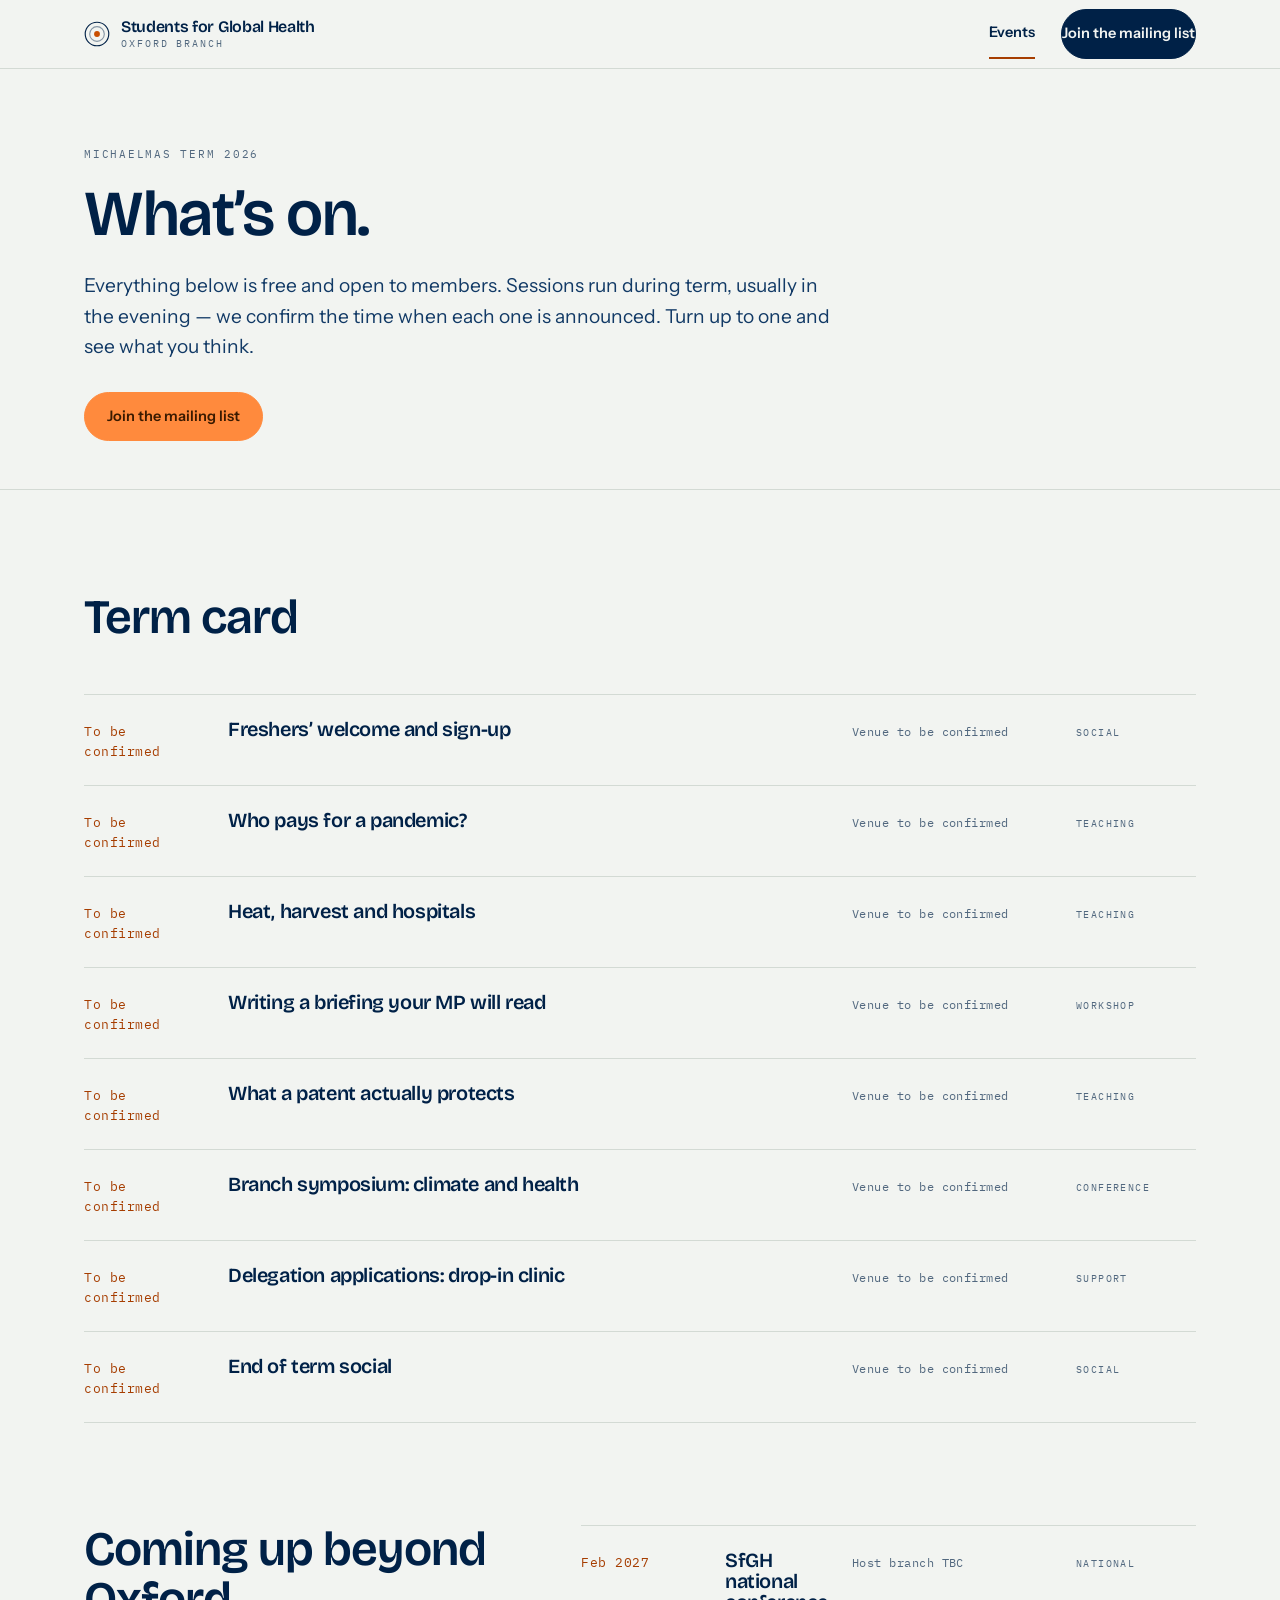
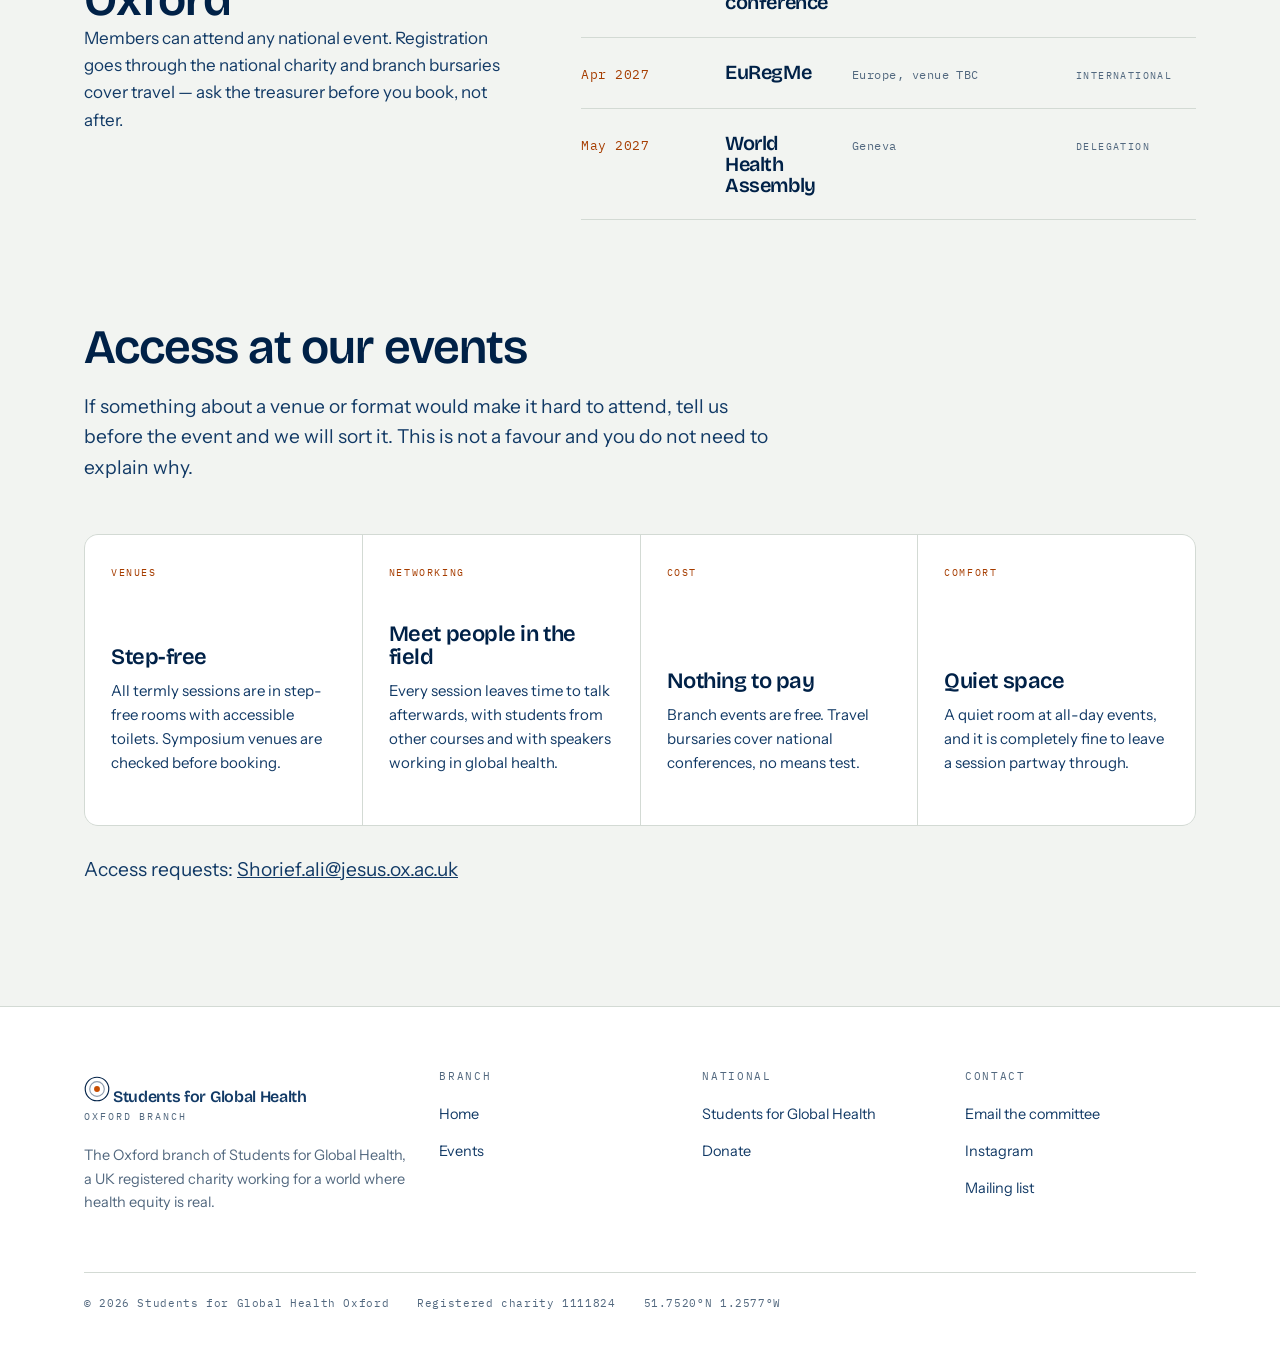
==== events.html @ ab56113d "Initial commit: SfGH Oxford branch site Two-page static site: home and events. No build step, no fra" ====
<!DOCTYPE html>
<html lang="en-GB">
<head>
<meta charset="utf-8">
<meta name="viewport" content="width=device-width, initial-scale=1">
<title>Events &mdash; Students for Global Health Oxford</title>
<meta name="description" content="The Michaelmas 2026 term card, national events, and how we handle access at our events.">
<link rel="preconnect" href="https://fonts.googleapis.com">
<link rel="preconnect" href="https://fonts.gstatic.com" crossorigin>
<link href="https://fonts.googleapis.com/css2?family=Bricolage+Grotesque:opsz,wght@12..96,400;12..96,600&family=Instrument+Sans:wght@400;500;600&family=IBM+Plex+Mono:wght@400;500&display=swap" rel="stylesheet">
<link rel="stylesheet" href="assets/site.css">
</head>
<body>

<a class="skip" href="#main">Skip to main content</a>

<header class="site-head">
  <div class="wrap head-in">
    <a class="brand" href="index.html">
      <svg class="brand-mark" viewBox="0 0 32 32" aria-hidden="true" focusable="false">
        <circle cx="16" cy="16" r="14.5" fill="none" stroke="#002147" stroke-width="1.4"/>
        <circle cx="16" cy="16" r="9" fill="none" stroke="#002147" stroke-width="1.4" opacity=".45"/>
        <circle cx="16" cy="16" r="3.6" fill="#C94E00"/>
      </svg>
      <span class="brand-txt">Students for Global Health<span>Oxford branch</span></span>
    </a>

    <button class="menu-btn" type="button" aria-expanded="false" aria-controls="mainnav">
      <span class="bars" aria-hidden="true"></span> Menu
    </button>

    <nav class="mainnav" id="mainnav" aria-label="Main">
      <ul>
        <li><a href="events.html" aria-current="page">Events</a></li>
        <li class="nav-cta"><a class="btn btn-fill" href="https://docs.google.com/forms/d/e/1FAIpQLSfOr59fuygSMjp6E6a_D4wIXYMGQ_n3HyRheyWauwAxJpSCZg/viewform?usp=publish-editor">Join the mailing list</a></li>
      </ul>
    </nav>
  </div>
</header>

<main id="main">

<div class="page-head">
  <div class="wrap">
    <p class="eyebrow">Michaelmas term 2026</p>
    <h1>What&rsquo;s on.</h1>
    <p class="lede">Everything below is free and open to members. Sessions run during term,
    usually in the evening — we confirm the time when each one is announced. Turn up to one and
    see what you think.</p>
    <div class="cta-row">
      <a class="btn btn-sig" href="https://docs.google.com/forms/d/e/1FAIpQLSfOr59fuygSMjp6E6a_D4wIXYMGQ_n3HyRheyWauwAxJpSCZg/viewform?usp=publish-editor">Join the mailing list</a>
    </div>
  </div>
</div>

<section>
  <div class="wrap">
    <div class="sec-head rv">
      <h2>Term card</h2>
    </div>
    <ul class="events rv">
      <li>
        <span class="date">To be confirmed</span>
        <h3>Freshers&rsquo; welcome and sign-up</h3>
        <span class="where">Venue to be confirmed</span><span class="kind">Social</span>
      </li>
      <li>
        <span class="date">To be confirmed</span>
        <h3>Who pays for a pandemic?</h3>
        <span class="where">Venue to be confirmed</span><span class="kind">Teaching</span>
      </li>
      <li>
        <span class="date">To be confirmed</span>
        <h3>Heat, harvest and hospitals</h3>
        <span class="where">Venue to be confirmed</span><span class="kind">Teaching</span>
      </li>
      <li>
        <span class="date">To be confirmed</span>
        <h3>Writing a briefing your MP will read</h3>
        <span class="where">Venue to be confirmed</span><span class="kind">Workshop</span>
      </li>
      <li>
        <span class="date">To be confirmed</span>
        <h3>What a patent actually protects</h3>
        <span class="where">Venue to be confirmed</span><span class="kind">Teaching</span>
      </li>
      <li>
        <span class="date">To be confirmed</span>
        <h3>Branch symposium: climate and health</h3>
        <span class="where">Venue to be confirmed</span><span class="kind">Conference</span>
      </li>
      <li>
        <span class="date">To be confirmed</span>
        <h3>Delegation applications: drop-in clinic</h3>
        <span class="where">Venue to be confirmed</span><span class="kind">Support</span>
      </li>
      <li>
        <span class="date">To be confirmed</span>
        <h3>End of term social</h3>
        <span class="where">Venue to be confirmed</span><span class="kind">Social</span>
      </li>
    </ul>
  </div>
</section>

<section class="tight">
  <div class="wrap split">
    <div class="prose rv">
      <h2>Coming up beyond Oxford</h2>
      <p>Members can attend any national event. Registration goes through the national charity and
      branch bursaries cover travel &mdash; ask the treasurer before you book, not after.</p>
    </div>
    <div class="rv">
      <ul class="events" style="border-top:1px solid var(--line)">
        <li><span class="date">Feb 2027</span><h3>SfGH national conference</h3><span class="where">Host branch TBC</span><span class="kind">National</span></li>
        <li><span class="date">Apr 2027</span><h3>EuRegMe</h3><span class="where">Europe, venue TBC</span><span class="kind">International</span></li>
        <li><span class="date">May 2027</span><h3>World Health Assembly</h3><span class="where">Geneva</span><span class="kind">Delegation</span></li>
      </ul>
    </div>
  </div>
</section>

<section class="tight">
  <div class="wrap">
    <div class="sec-head rv">
      <h2>Access at our events</h2>
      <p class="lede">If something about a venue or format would make it hard to attend, tell us
      before the event and we will sort it. This is not a favour and you do not need to explain
      why.</p>
    </div>
    <div class="grid-4 rv">
      <div class="card"><p class="tag">Venues</p><h3>Step-free</h3><p>All termly sessions are in step-free rooms with accessible toilets. Symposium venues are checked before booking.</p></div>
      <div class="card"><p class="tag">Networking</p><h3>Meet people in the field</h3><p>Every session leaves time to talk afterwards, with students from other courses and with speakers working in global health.</p></div>
      <div class="card"><p class="tag">Cost</p><h3>Nothing to pay</h3><p>Branch events are free. Travel bursaries cover national conferences, no means test.</p></div>
      <div class="card"><p class="tag">Comfort</p><h3>Quiet space</h3><p>A quiet room at all-day events, and it is completely fine to leave a session partway through.</p></div>
    </div>
    <p class="lede rv" style="margin-top:28px">Access requests:
      <a href="mailto:Shorief.ali@jesus.ox.ac.uk">Shorief.ali@jesus.ox.ac.uk</a></p>
  </div>
</section>
</main>

<footer class="site-foot">
  <div class="wrap">
    <div class="foot-grid">
      <div>
        <a class="brand" href="index.html">
          <svg class="brand-mark" viewBox="0 0 32 32" aria-hidden="true" focusable="false">
            <circle cx="16" cy="16" r="14.5" fill="none" stroke="#002147" stroke-width="1.4"/>
            <circle cx="16" cy="16" r="9" fill="none" stroke="#002147" stroke-width="1.4" opacity=".45"/>
            <circle cx="16" cy="16" r="3.6" fill="#C94E00"/>
          </svg>
          <span class="brand-txt">Students for Global Health<span>Oxford branch</span></span>
        </a>
        <p style="font-size:14.5px;color:var(--muted);max-width:34ch;margin-top:16px">
          The Oxford branch of Students for Global Health, a UK registered charity working for a
          world where health equity is real.</p>
      </div>
      <nav aria-labelledby="foot-branch">
        <h2 id="foot-branch">Branch</h2>
        <ul>
          <li><a href="index.html">Home</a></li>
          <li><a href="events.html" aria-current="page">Events</a></li>
        </ul>
      </nav>
      <nav aria-labelledby="foot-national">
        <h2 id="foot-national">National</h2>
        <ul>
          <li><a href="https://studentsforglobalhealth.org/">Students for Global Health</a></li>
          <li><a href="https://donate.stripe.com/aFa3cwa5c0uM1kmcr60RG01">Donate</a></li>
        </ul>
      </nav>
      <nav aria-labelledby="foot-contact">
        <h2 id="foot-contact">Contact</h2>
        <ul>
          <li><a href="mailto:Shorief.ali@jesus.ox.ac.uk">Email the committee</a></li>
          <li><a href="https://www.instagram.com/sfgh_oxford/">Instagram</a></li>
          <li><a href="https://docs.google.com/forms/d/e/1FAIpQLSfOr59fuygSMjp6E6a_D4wIXYMGQ_n3HyRheyWauwAxJpSCZg/viewform?usp=publish-editor">Mailing list</a></li>
        </ul>
      </nav>
    </div>
    <p class="foot-note">
      <span>&copy; 2026 Students for Global Health Oxford</span>
      <span>Registered charity 1111824</span>
      <span>51.7520&deg;N 1.2577&deg;W</span>
    </p>
  </div>
</footer>

<script src="assets/site.js"></script>
</body>
</html>
---- assets/site.css ----
/* ============================================================
   Students for Global Health — Oxford
   One stylesheet for every page. Edit colours and type here.
   ============================================================ */

:root{
  /* --- colour ---------------------------------------------
     Every combination below meets WCAG AA contrast.
     If you change these, re-check at webaim.org/resources/contrastchecker */
  --ink:#002147;        /* Oxford blue. Body text, buttons.        14.5:1 on paper */
  --ink-2:#123A66;      /* Secondary text.                         10.4:1 on paper */
  --muted:#52687F;      /* Captions, labels.                        5.2:1 on paper */
  --paper:#F2F4F1;      /* Page background */
  --paper-2:#FFFFFF;    /* Cards, footer */
  --line:#D3DAD4;       /* Hairlines */
  --signal:#FF8A3D;     /* Bright amber. ONLY as a background or on dark ink. */
  --signal-ink:#A63D00; /* Amber for TEXT on light backgrounds.      5.8:1 */
  --marker:#C94E00;     /* Amber for small graphics on light.        4.2:1 */
  --focus:#0B57D0;

  --display:"Bricolage Grotesque",system-ui,sans-serif;
  --body:"Instrument Sans",system-ui,sans-serif;
  --mono:"IBM Plex Mono",ui-monospace,monospace;
  --pad:clamp(20px,5vw,64px);
}

*{box-sizing:border-box}
html{scroll-behavior:smooth}
body{
  margin:0;background:var(--paper);color:var(--ink);
  font-family:var(--body);font-size:17px;line-height:1.6;
  -webkit-font-smoothing:antialiased;
}
img{max-width:100%;display:block}
a{color:inherit}

/* --- accessibility floor ---------------------------------- */
.skip{
  position:absolute;left:12px;top:-70px;z-index:200;
  background:var(--ink);color:var(--paper);padding:12px 20px;border-radius:0 0 8px 8px;
  font-weight:600;text-decoration:none;transition:top .18s;
}
.skip:focus{top:0}
:focus-visible{outline:3px solid var(--focus);outline-offset:3px;border-radius:3px}
.vh{ /* visually hidden, still read aloud */
  position:absolute;width:1px;height:1px;margin:-1px;padding:0;
  overflow:hidden;clip:rect(0 0 0 0);white-space:nowrap;border:0;
}

.wrap{max-width:1240px;margin:0 auto;padding:0 var(--pad)}
.eyebrow{
  font-family:var(--mono);font-size:11px;letter-spacing:.16em;
  text-transform:uppercase;color:var(--muted);margin:0 0 18px;
}
h1,h2,h3,h4{font-family:var(--display);font-weight:600;letter-spacing:-.02em;line-height:1.04;margin:0}
p{margin:0 0 1em}
.lede{font-size:clamp(17px,1.5vw,20px);color:var(--ink-2);max-width:58ch}
.prose{max-width:62ch}
.prose p{color:var(--ink-2)}
.prose h3{font-size:22px;margin:34px 0 12px}

/* --- header / nav ----------------------------------------- */
.site-head{
  position:sticky;top:0;z-index:50;
  background:rgba(242,244,241,.9);backdrop-filter:blur(12px);
  border-bottom:1px solid var(--line);
}
.head-in{display:flex;align-items:center;gap:26px;min-height:68px}
.brand{display:flex;align-items:center;gap:11px;text-decoration:none;margin-right:auto;padding:6px 0}
.brand-mark{width:26px;height:26px;flex:0 0 26px}
.brand-txt{font-family:var(--display);font-weight:600;font-size:16px;letter-spacing:-.02em;line-height:1.1}
.brand-txt span{display:block;font-family:var(--mono);font-weight:400;font-size:9.5px;
  letter-spacing:.2em;text-transform:uppercase;color:var(--muted);margin-top:3px}

.mainnav ul{display:flex;align-items:center;gap:26px;list-style:none;margin:0;padding:0}
.mainnav a{
  display:inline-block;font-size:14.5px;text-decoration:none;color:var(--ink-2);
  padding:12px 0;border-bottom:2px solid transparent;
}
.mainnav a:hover{border-color:var(--signal-ink);color:var(--ink)}
.mainnav a[aria-current="page"]{color:var(--ink);font-weight:600;border-color:var(--signal-ink)}
/* the nav CTA is a button, not a nav link — .mainnav a would otherwise paint its
   label --ink-2 on the --ink pill, which is 1.39:1 and unreadable */
.mainnav .nav-cta a{color:var(--paper);border:1.5px solid var(--ink)}
.mainnav .nav-cta a:hover{color:var(--paper);border-color:var(--ink-2)}

.menu-btn{
  display:none;align-items:center;gap:9px;background:none;border:1.5px solid var(--ink);
  color:var(--ink);font-family:var(--body);font-size:14px;font-weight:600;
  padding:10px 16px;border-radius:999px;cursor:pointer;min-height:44px;
}
.menu-btn .bars{display:block;width:16px;height:10px;position:relative}
.menu-btn .bars::before,.menu-btn .bars::after{
  content:"";position:absolute;left:0;right:0;height:1.8px;background:currentColor;transition:transform .2s}
.menu-btn .bars::before{top:0}
.menu-btn .bars::after{bottom:0}
.menu-btn[aria-expanded="true"] .bars::before{transform:translateY(4px) rotate(45deg)}
.menu-btn[aria-expanded="true"] .bars::after{transform:translateY(-4px) rotate(-45deg)}

@media(max-width:900px){
  .menu-btn{display:inline-flex}
  .mainnav{
    display:none;position:absolute;left:0;right:0;top:100%;
    background:var(--paper-2);border-bottom:1px solid var(--line);
    padding:8px var(--pad) 20px;
  }
  .mainnav.open{display:block}
  .mainnav ul{flex-direction:column;align-items:stretch;gap:0}
  .mainnav li{border-bottom:1px solid var(--line)}
  .mainnav a{display:block;padding:16px 0;font-size:17px;border-bottom:none}
  .mainnav a[aria-current="page"]{color:var(--signal-ink)}
  .mainnav .nav-cta{margin-top:18px;border-bottom:none}
  .mainnav .nav-cta a{display:block;text-align:center;padding:14px 20px}
}

/* --- buttons ---------------------------------------------- */
.btn{
  display:inline-block;font-family:var(--body);font-weight:600;font-size:14.5px;
  padding:12px 22px;border-radius:999px;text-decoration:none;cursor:pointer;
  border:1.5px solid var(--ink);min-height:44px;
  transition:transform .18s,background .18s,color .18s;
}
.btn:hover{transform:translateY(-2px)}
.btn-fill{background:var(--ink);color:var(--paper)}
.btn-fill:hover{background:var(--ink-2)}
.btn-ghost{background:transparent;color:var(--ink)}
.btn-ghost:hover{background:var(--ink);color:var(--paper)}
.btn-sig{background:var(--signal);border-color:var(--signal);color:#3A1A00}
.btn-sig:hover{background:#FF7A22;border-color:#FF7A22}
.cta-row{display:flex;flex-wrap:wrap;gap:12px;margin-top:30px}

/* --- hero ------------------------------------------------- */
.hero{padding:clamp(48px,7vw,92px) 0 clamp(36px,5vw,60px)}
.hero-grid{display:grid;grid-template-columns:1.05fr .95fr;gap:clamp(28px,5vw,72px);align-items:center}
@media(max-width:940px){.hero-grid{grid-template-columns:1fr;gap:36px}}
h1{font-size:clamp(40px,6vw,80px);font-weight:600}
h1 em{font-style:normal;color:var(--signal-ink)}
.hero .lede{margin-top:26px}

/* page header (inner pages) */
.page-head{padding:clamp(44px,6vw,84px) 0 clamp(28px,4vw,48px);border-bottom:1px solid var(--line)}
.page-head h1{font-size:clamp(36px,5vw,64px)}
.page-head .lede{margin-top:22px}

/* --- the radial map --------------------------------------- */
.map svg{width:100%;height:auto;overflow:visible}
.map-fig{margin:0}
.ring{fill:none;stroke:var(--line);stroke-width:1}
.ring-far{stroke-dasharray:2 5;stroke:#BCC7C0}
.spoke{stroke:#DEE4DF;stroke-width:1}
.ring-lbl,.pt-lbl,.pt-sub{font-family:var(--mono)}
.ring-lbl{font-size:9px;fill:#6F7F76;letter-spacing:.08em}
.pt-lbl{font-size:11.5px;fill:var(--ink);letter-spacing:.02em;font-weight:500}
.pt-sub{font-size:9px;fill:var(--muted);letter-spacing:.06em;text-transform:uppercase}
.leader{stroke:var(--ink);stroke-width:1;opacity:.4}
.dot{fill:var(--ink)}
.here{fill:var(--marker)}
.here-lbl{fill:var(--marker)}
.pulse{fill:none;stroke:var(--marker);stroke-width:1.5}
.map-cap{font-family:var(--mono);font-size:10.5px;color:var(--muted);letter-spacing:.05em;
  margin-top:14px;line-height:1.8}

@keyframes pulse{0%{r:6;opacity:.8}100%{r:215;opacity:0}}
@keyframes drawring{from{stroke-dashoffset:1400}to{stroke-dashoffset:0}}
@keyframes popin{from{opacity:0;transform:translateY(6px)}to{opacity:1;transform:none}}
.anim .pulse{animation:pulse 4.6s cubic-bezier(.2,.6,.3,1) infinite}
.anim .pulse.p2{animation-delay:1.55s}
.anim .pulse.p3{animation-delay:3.1s}
.anim .ring{stroke-dasharray:1400;animation:drawring 1.5s ease-out both}
.anim .ring:nth-of-type(2){animation-delay:.12s}
.anim .ring:nth-of-type(3){animation-delay:.24s}
.anim .ring:nth-of-type(4){animation-delay:.36s}
.anim .node{animation:popin .55s ease-out both}

/* table fallback for the map data */
.data-table{width:100%;border-collapse:collapse;margin-top:8px;font-size:15px}
.data-table caption{text-align:left;font-family:var(--mono);font-size:10.5px;
  letter-spacing:.14em;text-transform:uppercase;color:var(--muted);padding-bottom:14px}
.data-table th,.data-table td{text-align:left;padding:11px 14px 11px 0;
  border-bottom:1px solid var(--line);vertical-align:top}
.data-table th{font-family:var(--mono);font-size:10.5px;letter-spacing:.12em;
  text-transform:uppercase;color:var(--muted);font-weight:400}
.data-table td.num{font-family:var(--mono);font-size:13.5px;white-space:nowrap}
details.data-toggle{margin-top:20px}
details.data-toggle > summary{
  font-family:var(--mono);font-size:11px;letter-spacing:.12em;text-transform:uppercase;
  color:var(--ink);cursor:pointer;padding:10px 0;
}

/* --- strip ------------------------------------------------ */
.strip{border-top:1px solid var(--line);border-bottom:1px solid var(--line);background:var(--paper-2)}
.strip ul{display:flex;flex-wrap:wrap;gap:8px 34px;list-style:none;margin:0;padding:15px 0;
  font-family:var(--mono);font-size:11px;letter-spacing:.13em;text-transform:uppercase;color:var(--muted)}
.strip b{color:var(--ink);font-weight:500}

/* --- sections --------------------------------------------- */
section{padding:clamp(56px,8vw,104px) 0}
section.tight{padding-top:0}
.sec-head{max-width:64ch;margin-bottom:clamp(32px,4vw,54px)}
h2{font-size:clamp(29px,4vw,48px)}
.sec-head p{margin-top:18px}

/* card grid */
.grid-4{display:grid;grid-template-columns:repeat(4,1fr);gap:1px;background:var(--line);
  border:1px solid var(--line);border-radius:14px;overflow:hidden}
@media(max-width:900px){.grid-4{grid-template-columns:repeat(2,1fr)}}
@media(max-width:540px){.grid-4{grid-template-columns:1fr}}
.card{background:var(--paper-2);padding:30px 26px 32px;display:flex;flex-direction:column}
.card:hover{background:#FBFCFA}
.card .tag{font-family:var(--mono);font-size:10px;letter-spacing:.16em;text-transform:uppercase;
  color:var(--signal-ink);margin:0 0 auto;padding-bottom:42px}
.card h3{font-size:22px;margin-bottom:10px}
.card p{font-size:15px;color:var(--ink-2);margin:0 0 18px}
.card .more{font-family:var(--mono);font-size:11px;letter-spacing:.12em;text-transform:uppercase;
  text-decoration:none;color:var(--signal-ink);border-bottom:1.5px solid var(--signal-ink);
  padding-bottom:3px;align-self:flex-start}
.card .more:hover{color:var(--ink);border-color:var(--ink)}

/* --- event list ------------------------------------------- */
.events{border-top:1px solid var(--line);list-style:none;margin:0;padding:0}
.events li{
  display:grid;grid-template-columns:120px 1fr 200px 120px;gap:24px;align-items:baseline;
  padding:24px 0;border-bottom:1px solid var(--line);transition:padding-left .25s;
}
.events li:hover{padding-left:12px}
.events .date{font-family:var(--mono);font-size:12.5px;letter-spacing:.04em;color:var(--signal-ink)}
.events h3{font-size:20px}
.events .where{font-family:var(--mono);font-size:11.5px;color:var(--muted);letter-spacing:.04em}
.events .kind{font-family:var(--mono);font-size:10px;color:var(--muted);
  letter-spacing:.14em;text-transform:uppercase}
@media(max-width:840px){
  .events li{grid-template-columns:1fr;gap:5px;padding:20px 0}
  .events .kind{order:-1}
}

/* --- dark band -------------------------------------------- */
.band{background:var(--ink);color:var(--paper);border-radius:16px;padding:clamp(32px,4vw,54px)}
.band h2,.band h3{color:var(--paper)}
.band h2{max-width:20ch}
.band .eyebrow{color:#B9C6D6}
.stats{display:grid;grid-template-columns:repeat(4,1fr);gap:28px;margin-top:44px}
@media(max-width:760px){.stats{grid-template-columns:repeat(2,1fr)}}
.stat{border-top:1px solid rgba(242,244,241,.3);padding-top:16px}
.stat .n{font-family:var(--display);font-size:clamp(34px,4vw,50px);font-weight:600;
  letter-spacing:-.03em;color:var(--signal);line-height:1}
.stat .k{font-family:var(--mono);font-size:10.5px;letter-spacing:.15em;text-transform:uppercase;
  margin-top:10px;color:#C9D2CB}
.stat p{font-size:14.5px;color:#D6DDD8;margin:10px 0 0;line-height:1.55}

/* --- two column ------------------------------------------- */
.split{display:grid;grid-template-columns:1.05fr .95fr;gap:clamp(28px,5vw,72px);align-items:start}
@media(max-width:880px){.split{grid-template-columns:1fr}}

.steps{list-style:none;margin:0;padding:0;counter-reset:s}
.steps li{counter-increment:s;position:relative;padding:18px 0 18px 46px;
  border-bottom:1px solid var(--line);font-size:15.5px;color:var(--ink-2)}
.steps li::before{content:counter(s,decimal-leading-zero);position:absolute;left:0;top:20px;
  font-family:var(--mono);font-size:11px;color:var(--signal-ink);letter-spacing:.1em}
.steps b{color:var(--ink);font-weight:600}

/* committee */
.people{display:grid;grid-template-columns:repeat(3,1fr);gap:1px;background:var(--line);
  border:1px solid var(--line);border-radius:14px;overflow:hidden;list-style:none;margin:0;padding:0}
@media(max-width:820px){.people{grid-template-columns:repeat(2,1fr)}}
@media(max-width:520px){.people{grid-template-columns:1fr}}
.people li{background:var(--paper-2);padding:24px 22px}
.people .role{font-family:var(--mono);font-size:10px;letter-spacing:.15em;text-transform:uppercase;
  color:var(--signal-ink);margin:0 0 8px}
.people h3{font-size:19px;margin-bottom:6px}
.people p{font-size:14.5px;color:var(--muted);margin:0}

/* --- form ------------------------------------------------- */
.form{background:var(--paper-2);border:1px solid var(--line);border-radius:14px;
  padding:clamp(24px,3vw,36px)}
.form fieldset{border:0;margin:0 0 26px;padding:0}
.form legend{font-family:var(--display);font-size:20px;font-weight:600;padding:0 0 6px;
  letter-spacing:-.02em}
.field{margin-top:20px}
.field label{display:block;font-weight:600;font-size:15px;margin-bottom:6px}
.field .hint{display:block;font-size:13.5px;color:var(--muted);margin-bottom:8px}
.field input,.field select,.field textarea{
  width:100%;font-family:var(--body);font-size:16px;color:var(--ink);
  padding:12px 14px;border:1.5px solid #B9C3BC;border-radius:8px;background:#fff;min-height:46px;
}
.field input:hover,.field select:hover,.field textarea:hover{border-color:var(--ink-2)}
.req{color:var(--signal-ink);font-family:var(--mono);font-size:12px}
.check{display:flex;gap:12px;align-items:flex-start;margin-top:16px}
.check input{width:20px;height:20px;min-height:0;flex:0 0 20px;margin-top:3px}
.check label{font-weight:400;font-size:15px;color:var(--ink-2);margin:0}
.form-note{font-size:13.5px;color:var(--muted);margin-top:18px}

/* faq */
.faq{border-top:1px solid var(--line)}
.faq details{border-bottom:1px solid var(--line)}
.faq summary{
  cursor:pointer;padding:20px 0;font-family:var(--display);font-size:19px;font-weight:600;
  letter-spacing:-.02em;list-style:none;display:flex;justify-content:space-between;gap:20px;
}
.faq summary::-webkit-details-marker{display:none}
.faq summary::after{content:"+";font-family:var(--mono);color:var(--signal-ink);font-weight:400}
.faq details[open] summary::after{content:"–"}
.faq .answer{padding:0 0 22px;max-width:62ch;color:var(--ink-2);font-size:15.5px}

/* --- footer ----------------------------------------------- */
.site-foot{background:var(--paper-2);border-top:1px solid var(--line);padding:clamp(44px,5vw,72px) 0 34px}
.foot-grid{display:grid;grid-template-columns:1.4fr 1fr 1fr 1fr;gap:32px}
@media(max-width:820px){.foot-grid{grid-template-columns:1fr 1fr}}
.foot-grid h2{font-family:var(--mono);font-size:10.5px;letter-spacing:.16em;text-transform:uppercase;
  color:var(--muted);margin:0 0 16px;font-weight:400}
.foot-grid ul{list-style:none;margin:0;padding:0}
.foot-grid li{margin-bottom:4px}
.foot-grid a{display:inline-block;padding:5px 0;font-size:14.5px;text-decoration:none;color:var(--ink-2)}
.foot-grid a:hover{color:var(--signal-ink);text-decoration:underline}
.foot-note{margin-top:44px;padding-top:22px;border-top:1px solid var(--line);
  font-family:var(--mono);font-size:10.5px;letter-spacing:.06em;color:var(--muted);
  display:flex;flex-wrap:wrap;gap:8px 28px}

/* --- reveal on scroll ------------------------------------- */
.rv{opacity:0;transform:translateY(18px);transition:opacity .7s ease,transform .7s ease}
.rv.in{opacity:1;transform:none}

@media(prefers-reduced-motion:reduce){
  *,*::before,*::after{animation:none!important;transition:none!important}
  .rv{opacity:1;transform:none}
  html{scroll-behavior:auto}
}
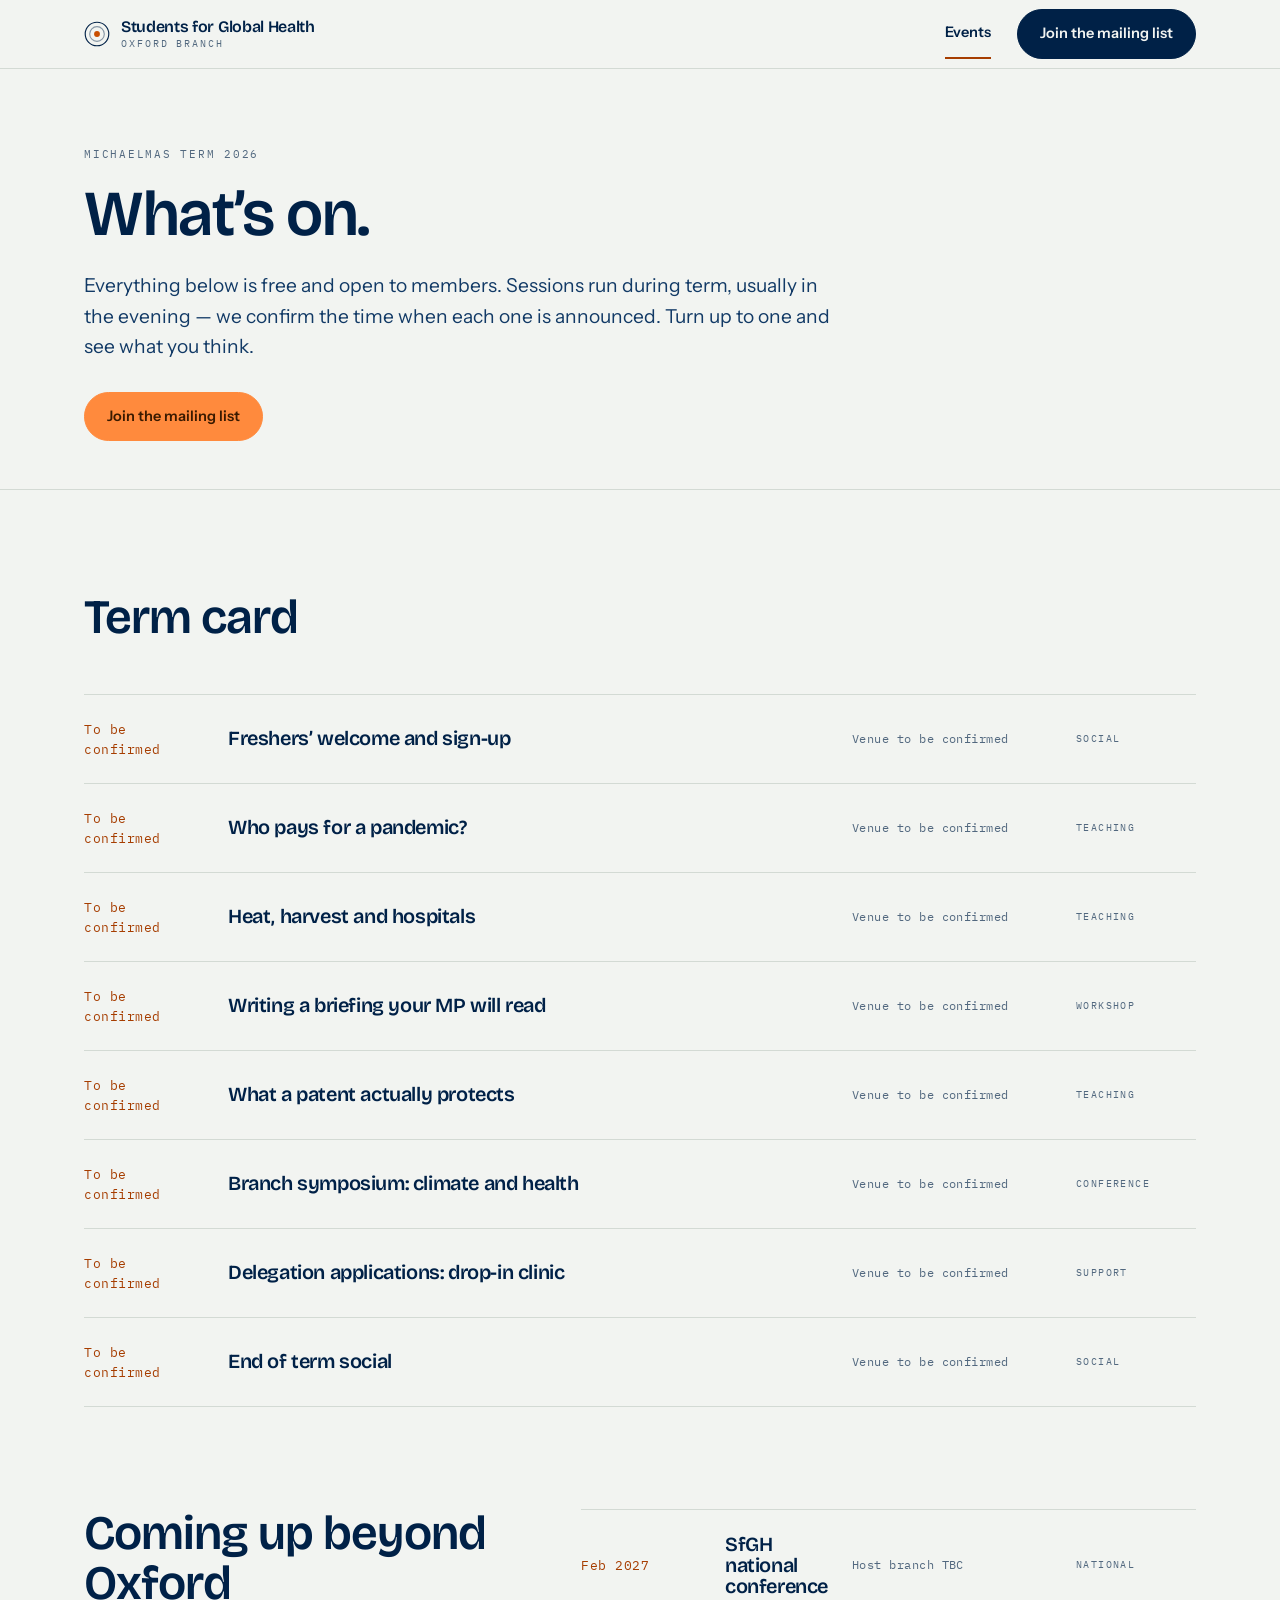
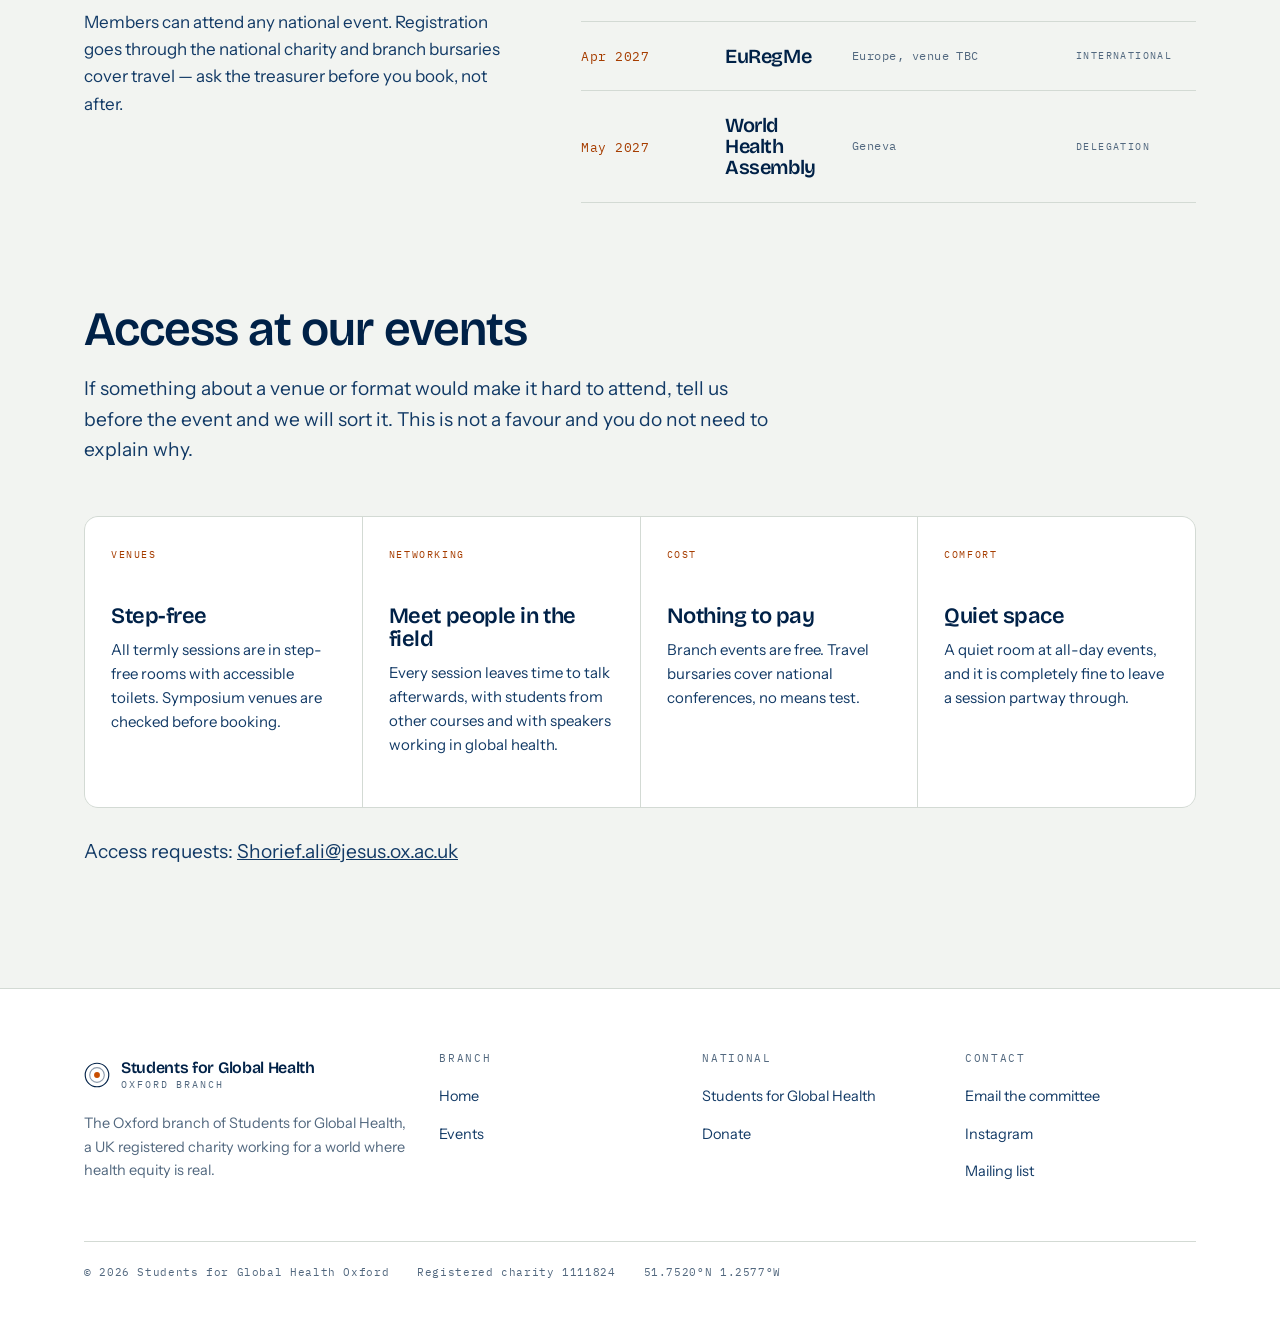
==== commit 7b7aff55: "Version the stylesheet link to defeat browser caching Pages serves site.css with a 10 minute max-age" ====
--- a/events.html
+++ b/events.html
@@ -8,7 +8,7 @@
 <link rel="preconnect" href="https://fonts.googleapis.com">
 <link rel="preconnect" href="https://fonts.gstatic.com" crossorigin>
 <link href="https://fonts.googleapis.com/css2?family=Bricolage+Grotesque:opsz,wght@12..96,400;12..96,600&family=Instrument+Sans:wght@400;500;600&family=IBM+Plex+Mono:wght@400;500&display=swap" rel="stylesheet">
-<link rel="stylesheet" href="assets/site.css">
+<link rel="stylesheet" href="assets/site.css?v=2">
 </head>
 <body>
 
--- a/assets/site.css
+++ b/assets/site.css
@@ -81,7 +81,7 @@
 .mainnav a[aria-current="page"]{color:var(--ink);font-weight:600;border-color:var(--signal-ink)}
 /* the nav CTA is a button, not a nav link — .mainnav a would otherwise paint its
    label --ink-2 on the --ink pill, which is 1.39:1 and unreadable */
-.mainnav .nav-cta a{color:var(--paper);border:1.5px solid var(--ink)}
+.mainnav .nav-cta a{color:var(--paper);border:1.5px solid var(--ink);padding:12px 22px}
 .mainnav .nav-cta a:hover{color:var(--paper);border-color:var(--ink-2)}
 
 .menu-btn{
@@ -208,7 +208,7 @@
 .card{background:var(--paper-2);padding:30px 26px 32px;display:flex;flex-direction:column}
 .card:hover{background:#FBFCFA}
 .card .tag{font-family:var(--mono);font-size:10px;letter-spacing:.16em;text-transform:uppercase;
-  color:var(--signal-ink);margin:0 0 auto;padding-bottom:42px}
+  color:var(--signal-ink);margin:0;padding-bottom:42px}
 .card h3{font-size:22px;margin-bottom:10px}
 .card p{font-size:15px;color:var(--ink-2);margin:0 0 18px}
 .card .more{font-family:var(--mono);font-size:11px;letter-spacing:.12em;text-transform:uppercase;
@@ -219,7 +219,7 @@
 /* --- event list ------------------------------------------- */
 .events{border-top:1px solid var(--line);list-style:none;margin:0;padding:0}
 .events li{
-  display:grid;grid-template-columns:120px 1fr 200px 120px;gap:24px;align-items:baseline;
+  display:grid;grid-template-columns:120px 1fr 200px 120px;gap:24px;align-items:center;
   padding:24px 0;border-bottom:1px solid var(--line);transition:padding-left .25s;
 }
 .events li:hover{padding-left:12px}
@@ -309,8 +309,8 @@
   color:var(--muted);margin:0 0 16px;font-weight:400}
 .foot-grid ul{list-style:none;margin:0;padding:0}
 .foot-grid li{margin-bottom:4px}
-.foot-grid a{display:inline-block;padding:5px 0;font-size:14.5px;text-decoration:none;color:var(--ink-2)}
-.foot-grid a:hover{color:var(--signal-ink);text-decoration:underline}
+.foot-grid nav a{display:inline-block;padding:5px 0;font-size:14.5px;text-decoration:none;color:var(--ink-2)}
+.foot-grid nav a:hover{color:var(--signal-ink);text-decoration:underline}
 .foot-note{margin-top:44px;padding-top:22px;border-top:1px solid var(--line);
   font-family:var(--mono);font-size:10.5px;letter-spacing:.06em;color:var(--muted);
   display:flex;flex-wrap:wrap;gap:8px 28px}
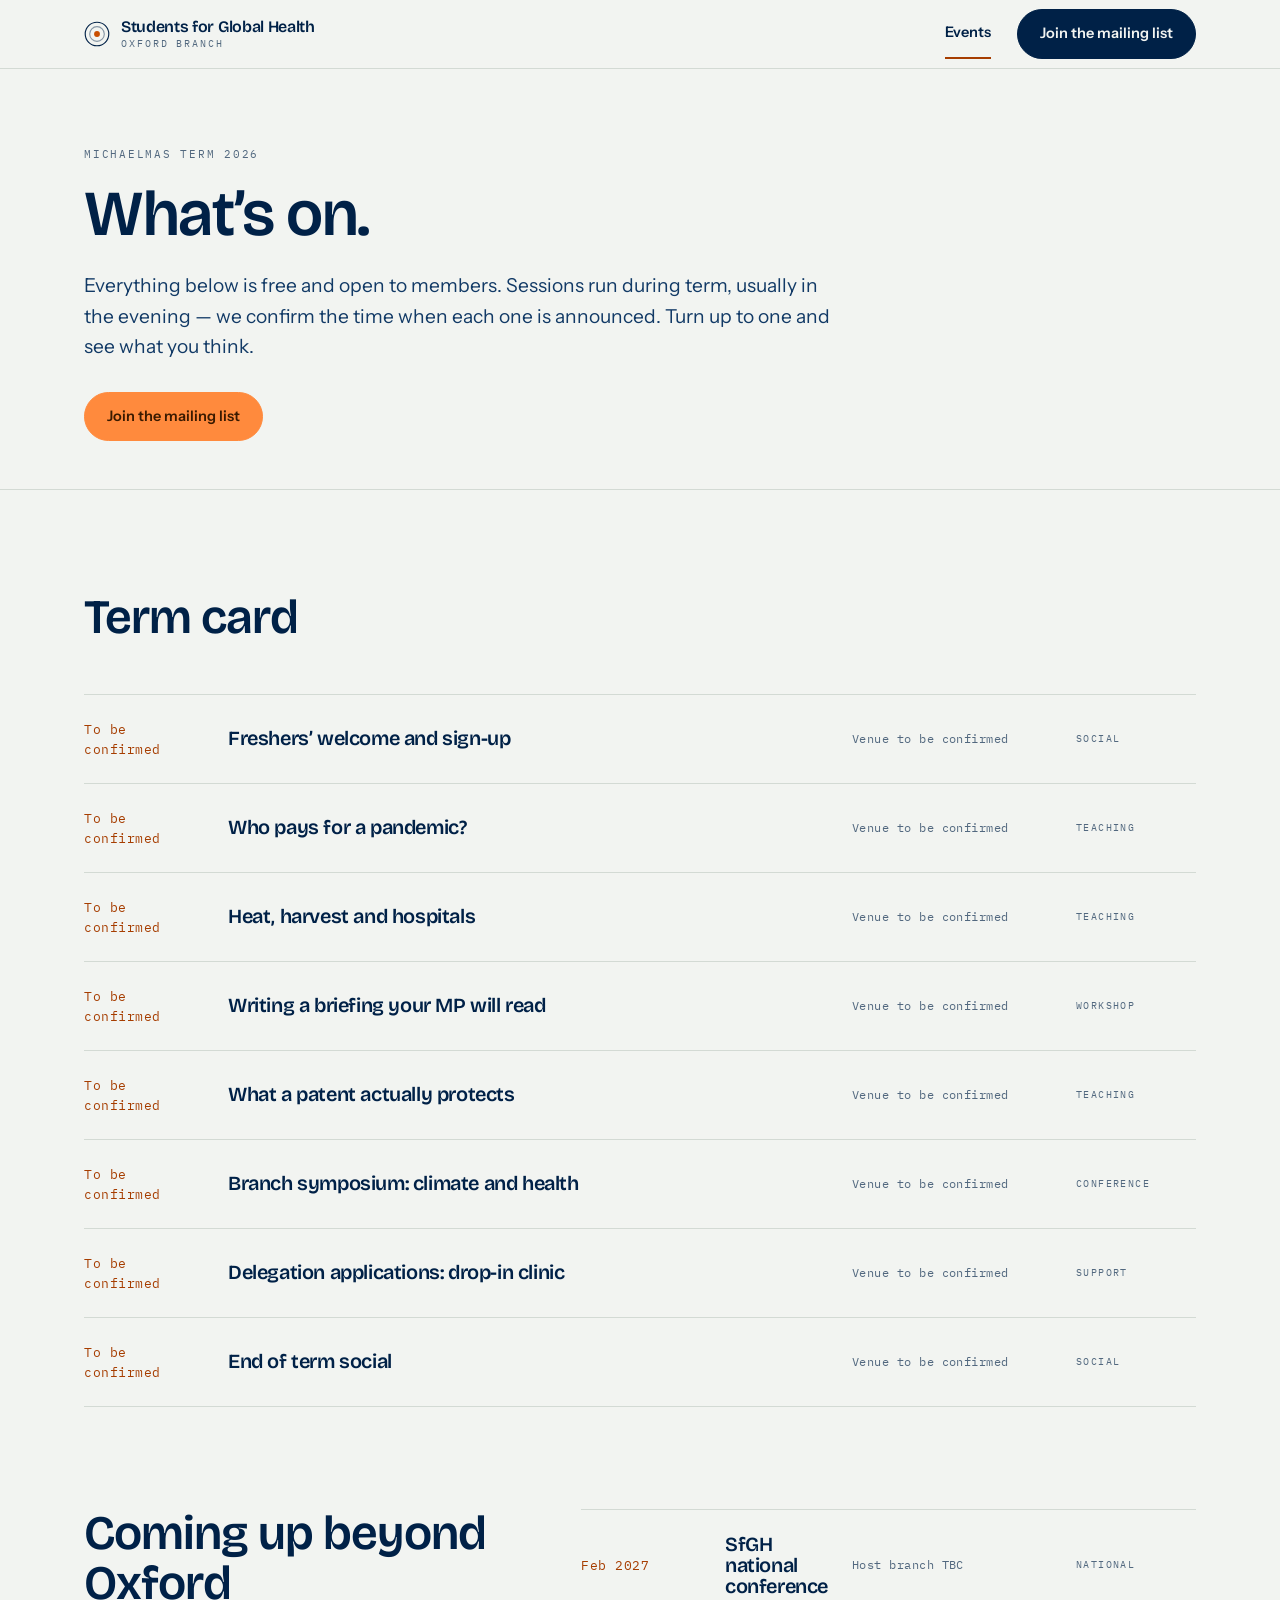
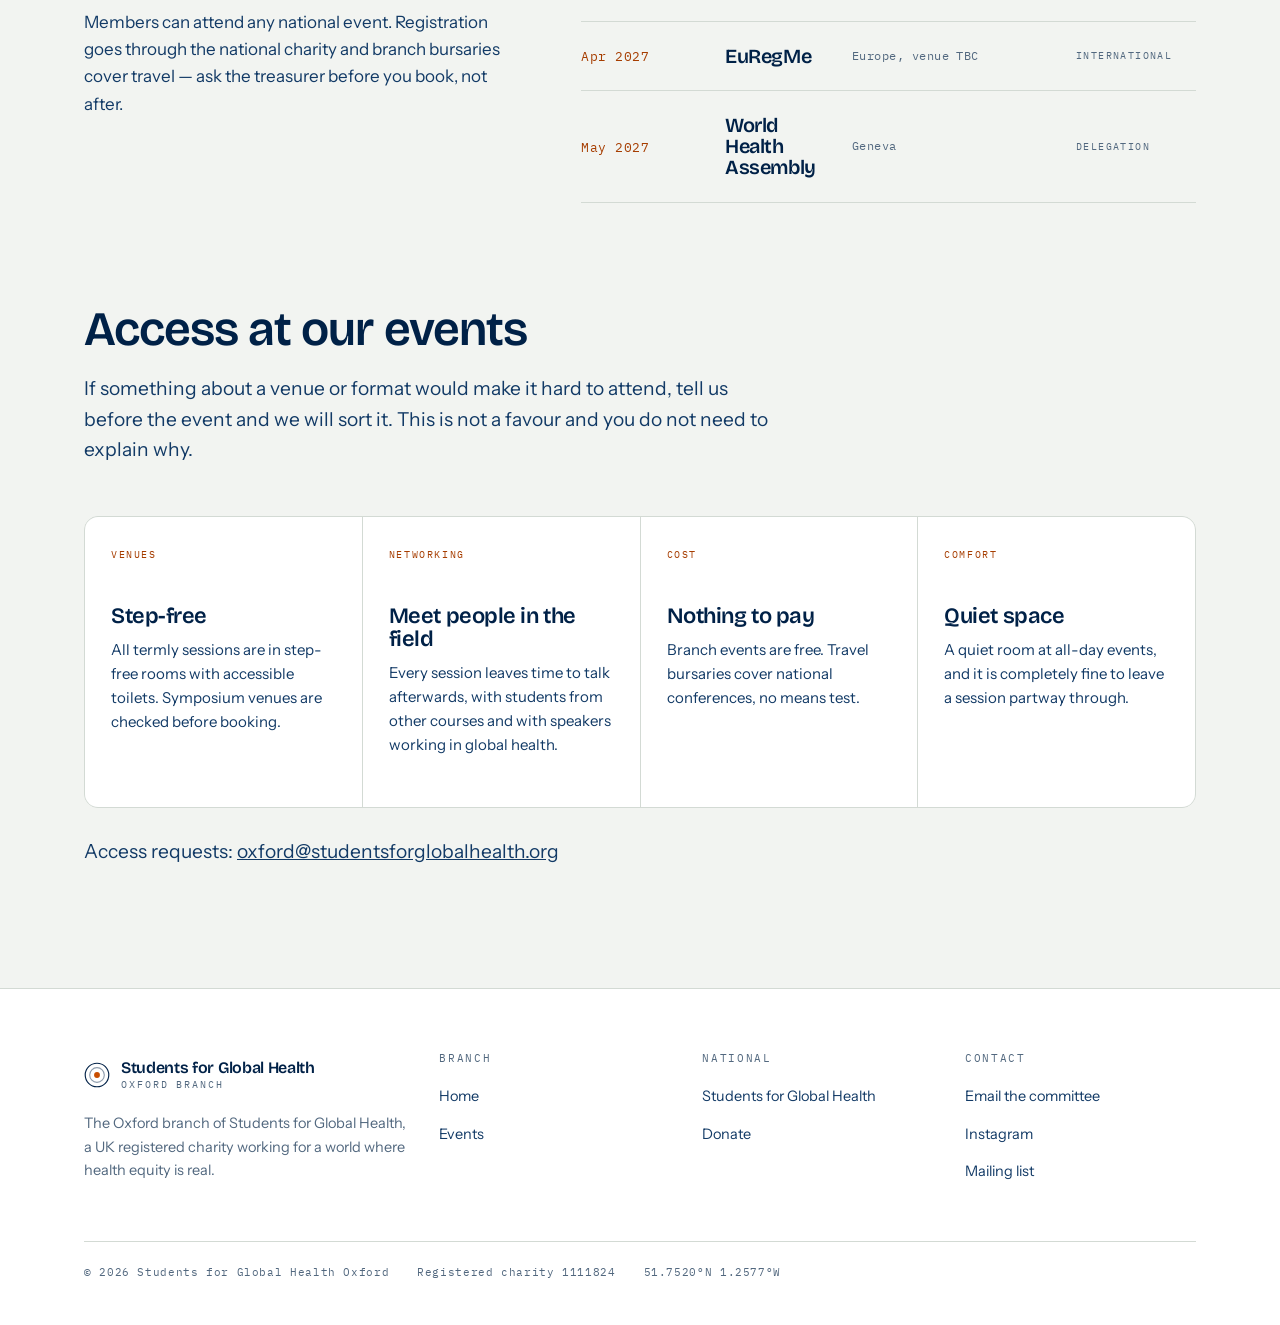
==== commit 0151b44d: "Use the committee address for contact links Replaces the personal address on all four contact links " ====
--- a/events.html
+++ b/events.html
@@ -135,7 +135,7 @@
       <div class="card"><p class="tag">Comfort</p><h3>Quiet space</h3><p>A quiet room at all-day events, and it is completely fine to leave a session partway through.</p></div>
     </div>
     <p class="lede rv" style="margin-top:28px">Access requests:
-      <a href="mailto:Shorief.ali@jesus.ox.ac.uk">Shorief.ali@jesus.ox.ac.uk</a></p>
+      <a href="mailto:oxford@studentsforglobalhealth.org">oxford@studentsforglobalhealth.org</a></p>
   </div>
 </section>
 </main>
@@ -173,7 +173,7 @@
       <nav aria-labelledby="foot-contact">
         <h2 id="foot-contact">Contact</h2>
         <ul>
-          <li><a href="mailto:Shorief.ali@jesus.ox.ac.uk">Email the committee</a></li>
+          <li><a href="mailto:oxford@studentsforglobalhealth.org">Email the committee</a></li>
           <li><a href="https://www.instagram.com/sfgh_oxford/">Instagram</a></li>
           <li><a href="https://docs.google.com/forms/d/e/1FAIpQLSfOr59fuygSMjp6E6a_D4wIXYMGQ_n3HyRheyWauwAxJpSCZg/viewform?usp=publish-editor">Mailing list</a></li>
         </ul>
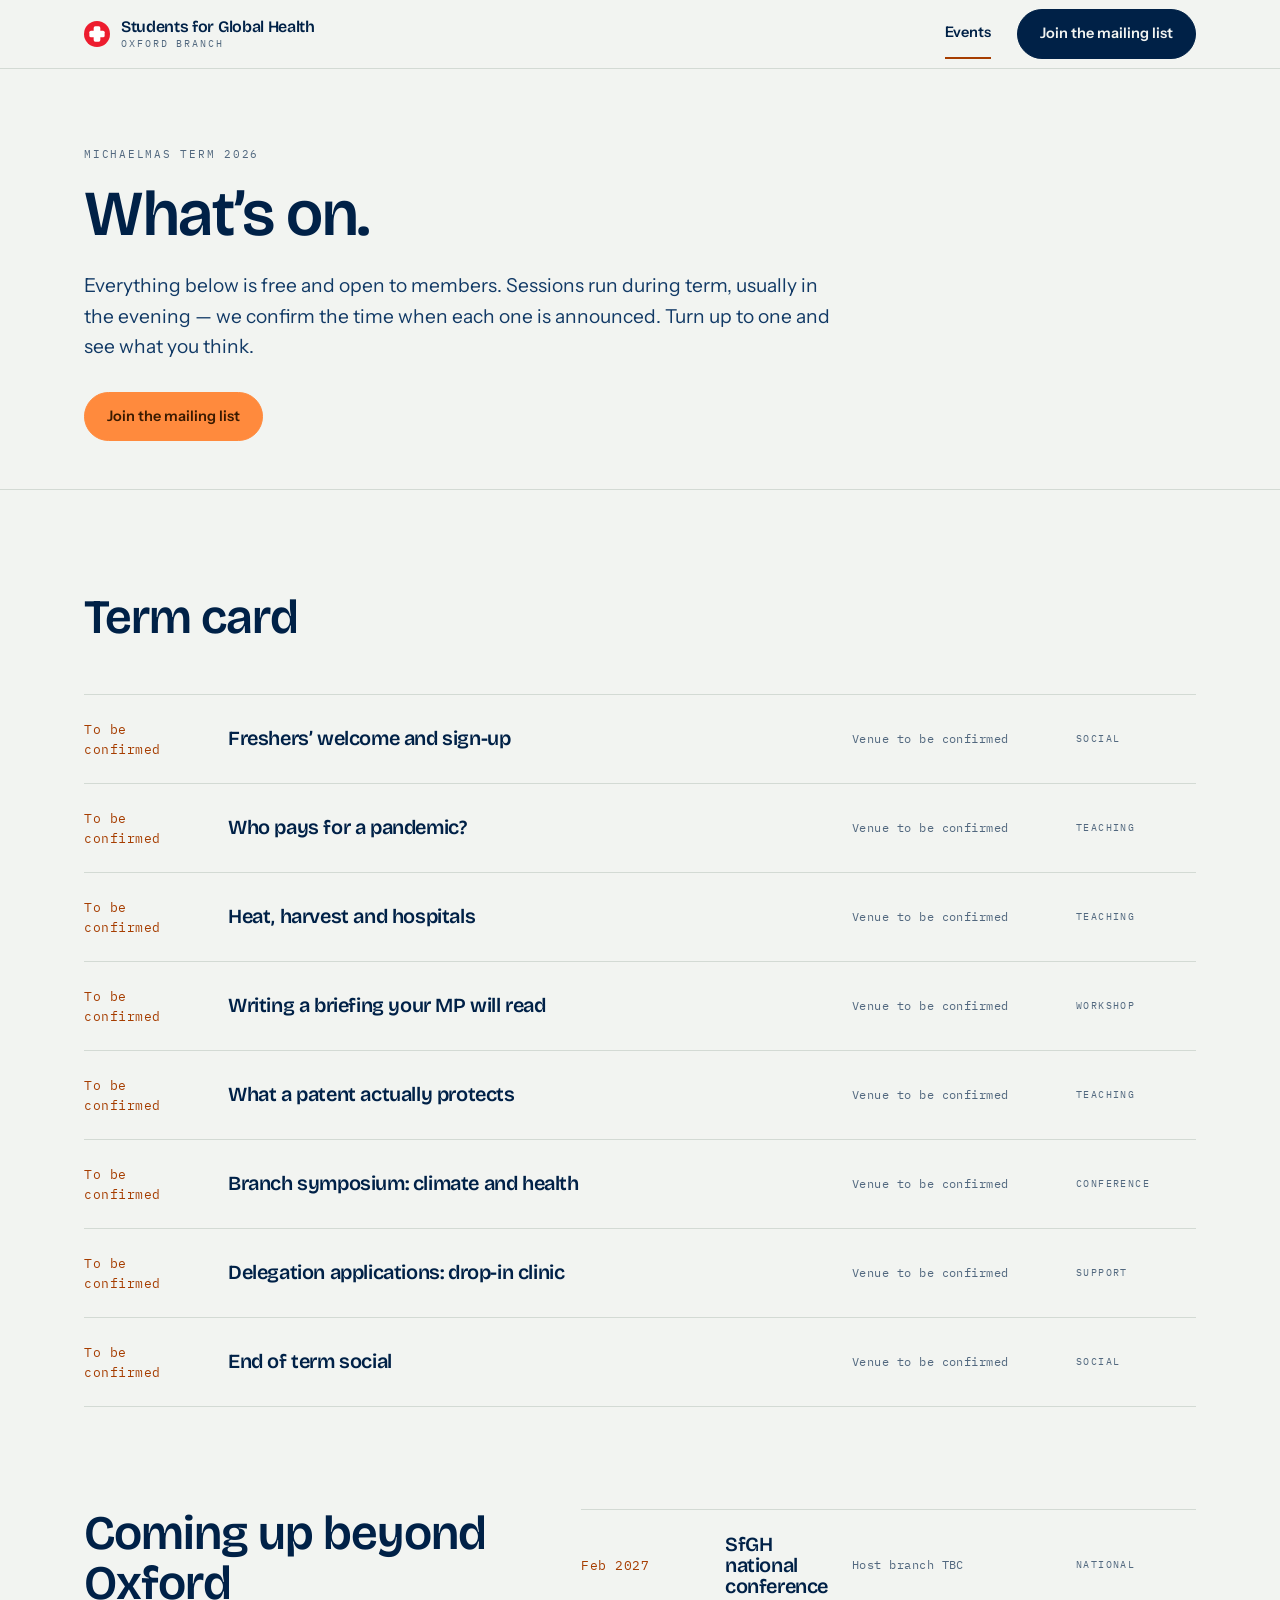
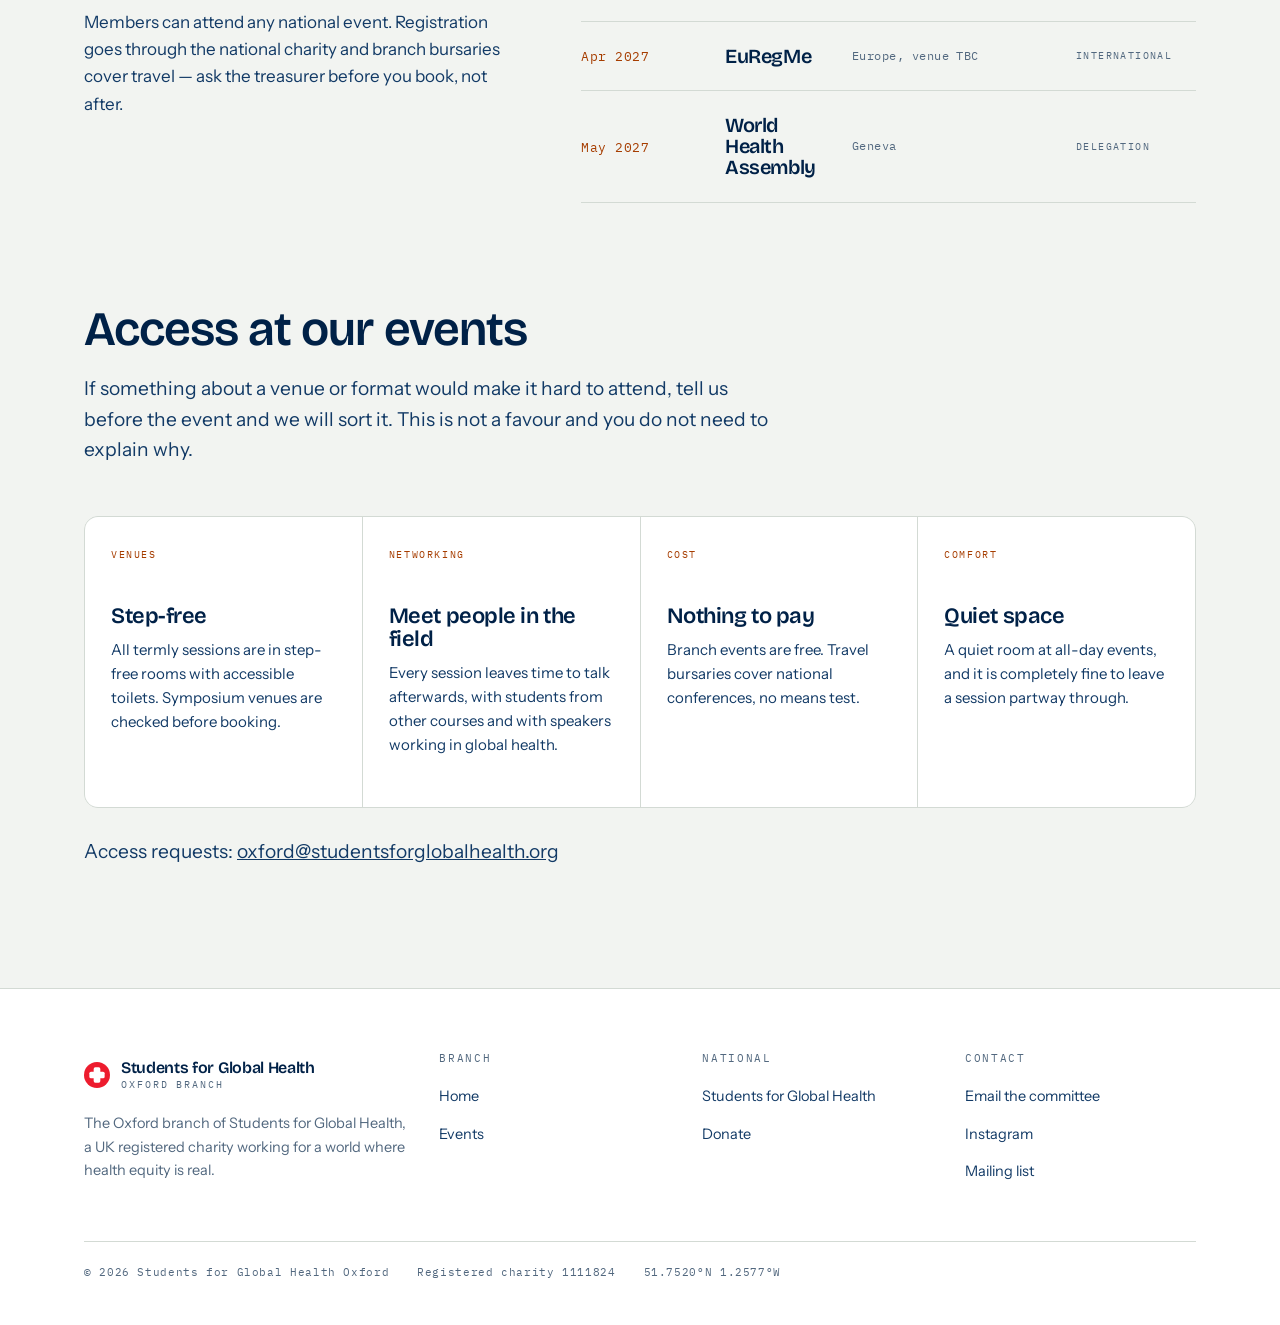
==== commit 936f4b9b: "Use the national mark on the page as well as the tab Replaces the concentric-rings mark in the heade" ====
--- a/events.html
+++ b/events.html
@@ -8,6 +8,9 @@
 <link rel="preconnect" href="https://fonts.googleapis.com">
 <link rel="preconnect" href="https://fonts.gstatic.com" crossorigin>
 <link href="https://fonts.googleapis.com/css2?family=Bricolage+Grotesque:opsz,wght@12..96,400;12..96,600&family=Instrument+Sans:wght@400;500;600&family=IBM+Plex+Mono:wght@400;500&display=swap" rel="stylesheet">
+<link rel="icon" href="assets/favicon.svg?v=2" type="image/svg+xml">
+<link rel="alternate icon" href="assets/favicon.png?v=2" sizes="32x32">
+<link rel="apple-touch-icon" href="assets/apple-touch-icon.png?v=2">
 <link rel="stylesheet" href="assets/site.css?v=2">
 </head>
 <body>
@@ -18,9 +21,9 @@
   <div class="wrap head-in">
     <a class="brand" href="index.html">
       <svg class="brand-mark" viewBox="0 0 32 32" aria-hidden="true" focusable="false">
-        <circle cx="16" cy="16" r="14.5" fill="none" stroke="#002147" stroke-width="1.4"/>
-        <circle cx="16" cy="16" r="9" fill="none" stroke="#002147" stroke-width="1.4" opacity=".45"/>
-        <circle cx="16" cy="16" r="3.6" fill="#C94E00"/>
+        <circle cx="16" cy="16" r="16" fill="#ED1C2E"/>
+        <rect x="6.6" y="11.9" width="18.8" height="8.2" rx="2" fill="#FFFFFF"/>
+        <rect x="11.9" y="6.6" width="8.2" height="18.8" rx="2" fill="#FFFFFF"/>
       </svg>
       <span class="brand-txt">Students for Global Health<span>Oxford branch</span></span>
     </a>
@@ -146,9 +149,9 @@
       <div>
         <a class="brand" href="index.html">
           <svg class="brand-mark" viewBox="0 0 32 32" aria-hidden="true" focusable="false">
-            <circle cx="16" cy="16" r="14.5" fill="none" stroke="#002147" stroke-width="1.4"/>
-            <circle cx="16" cy="16" r="9" fill="none" stroke="#002147" stroke-width="1.4" opacity=".45"/>
-            <circle cx="16" cy="16" r="3.6" fill="#C94E00"/>
+            <circle cx="16" cy="16" r="16" fill="#ED1C2E"/>
+            <rect x="6.6" y="11.9" width="18.8" height="8.2" rx="2" fill="#FFFFFF"/>
+            <rect x="11.9" y="6.6" width="8.2" height="18.8" rx="2" fill="#FFFFFF"/>
           </svg>
           <span class="brand-txt">Students for Global Health<span>Oxford branch</span></span>
         </a>
--- a/assets/site.css
+++ b/assets/site.css
@@ -16,6 +16,7 @@
   --signal:#FF8A3D;     /* Bright amber. ONLY as a background or on dark ink. */
   --signal-ink:#A63D00; /* Amber for TEXT on light backgrounds.      5.8:1 */
   --marker:#C94E00;     /* Amber for small graphics on light.        4.2:1 */
+  --brand-red:#ED1C2E; /* National SfGH mark. Graphic only, never text. 3.9:1 on paper */
   --focus:#0B57D0;
 
   --display:"Bricolage Grotesque",system-ui,sans-serif;
